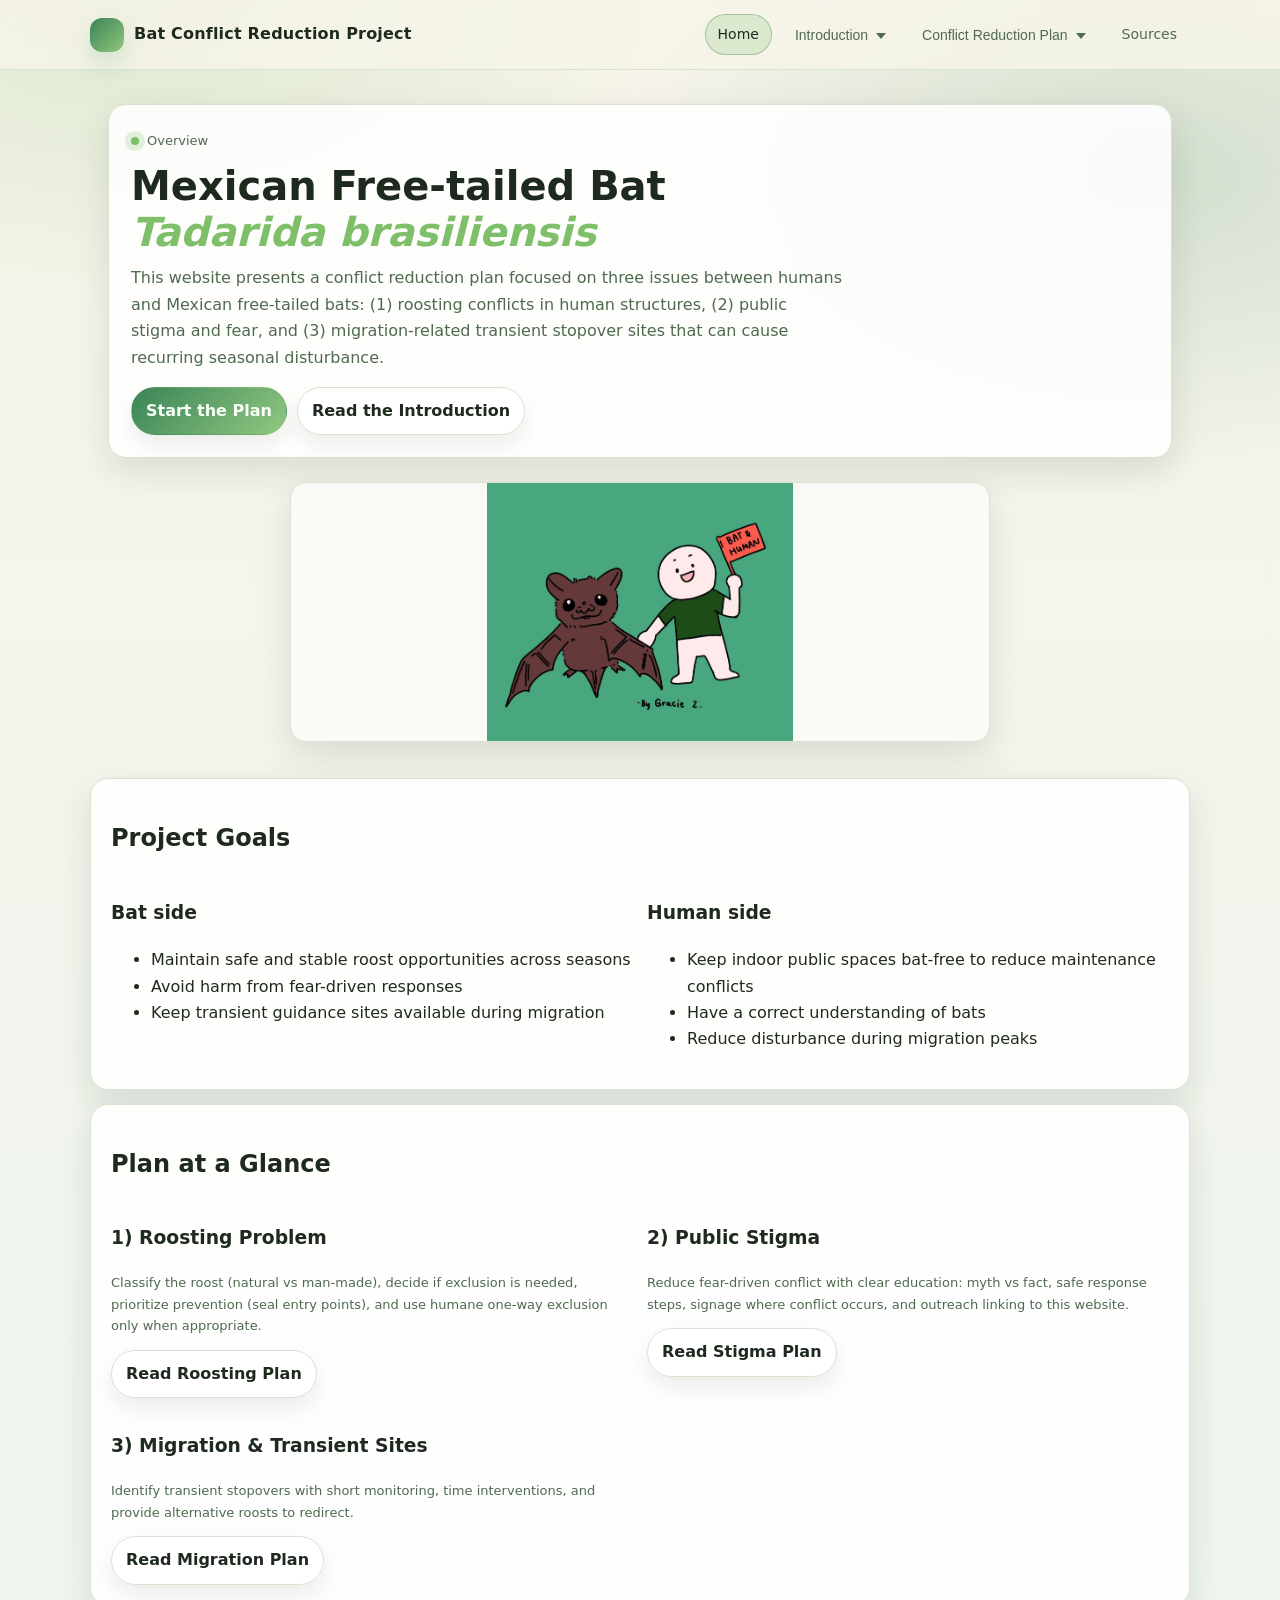
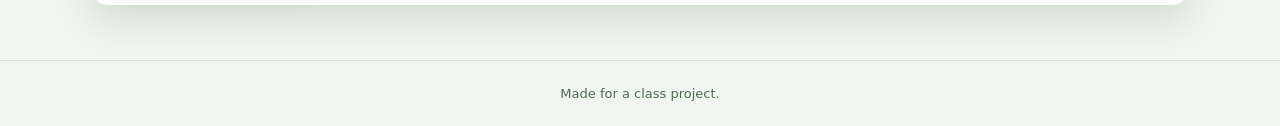
==== index.html @ 7762c001 "Add files via upload" ====
<!doctype html>
<html lang="en">
<head>
  <meta charset="utf-8" />
  <meta name="viewport" content="width=device-width, initial-scale=1" />
  <title>Mexican Free-tailed Bat — Conflict Reduction Plan</title>
  <link rel="stylesheet" href="style.css" />
</head>
<body>
  <!-- Top navigation with two dropdown tabs -->
  <header class="topbar">
    <div class="container topbar-inner">
      <div class="brand">
        <div class="badge" aria-hidden="true"></div>
        <div>Bat Conflict Reduction Project</div>
      </div>

      <nav class="nav">
        <a href="index.html">Home</a>

        <div class="dropdown">
          <button class="dropbtn" type="button">
            Introduction <span class="caret" aria-hidden="true"></span>
          </button>
          <div class="dropdown-menu">
            <a href="intro-overview.html">Introduction Overview</a>
            <a href="intro-biology.html">Species Biology</a>
            <a href="intro-roosts.html">Roosts & Habitat</a>
            <a href="intro-migration.html">Migration</a>
          </div>
        </div>

        <div class="dropdown">
          <button class="dropbtn" type="button">
            Conflict Reduction Plan <span class="caret" aria-hidden="true"></span>
          </button>
          <div class="dropdown-menu">
            <a href="plan-overview.html">Plan Overview</a>
            <a href="plan-roosting.html">Roosting Problem</a>
            <a href="plan-stigma.html">Public Stigma</a>
            <a href="plan-transient.html">Migration & Transient Sites</a>
            <a href="plan-tools.html">Tools & Methods</a>
          </div>
        </div>

        <a href="sources.html">Sources</a>
      </nav>
    </div>
  </header>

  <section class="hero">
    <div class="container">
      <div class="hero-card">
        <div class="kicker"><span class="dot"></span> Overview</div>
        <h1>Mexican Free-tailed Bat<br><span style="color:var(--accent2)"><em>Tadarida brasiliensis</em></span></h1>
        <p class="subtitle">
          This website presents a conflict reduction plan focused on three issues between humans and Mexican free-tailed bats:
          (1) roosting conflicts in human structures, (2) public stigma and fear, and (3) migration-related
          transient stopover sites that can cause recurring seasonal disturbance.
        </p>

        <div class="cta-row">
          <a class="btn primary" href="plan-overview.html">Start the Plan</a>
          <a class="btn" href="intro-overview.html">Read the Introduction</a>
        </div>
      </div>
    </div>
  </section>
<img class="hero-img" src="images/BatHuman.jpg" alt="Mexican free-tailed bat">
  <main class="container main">
    <section class="card">
      <h2>Project Goals</h2>
      <div class="grid-2">
        <div>
          <h3>Bat side</h3>
          <ul>
            <li>Maintain safe and stable roost opportunities across seasons</li>
            <li>Avoid harm from fear-driven responses</li>
            <li>Keep transient guidance sites available during migration</li>
          </ul>
        </div>
        <div>
          <h3>Human side</h3>
          <ul>
            <li>Keep indoor public spaces bat-free to reduce maintenance conflicts</li>
            <li>Have a correct understanding of bats</li>
            <li>Reduce disturbance during migration peaks</li>
          </ul>
        </div>
      </div>

    
    </section>

    <section class="card">
      <h2>Plan at a Glance</h2>
      <div class="grid-2">
        <div>
          <h3>1) Roosting Problem</h3>
          <p class="small">
            Classify the roost (natural vs man-made), decide if exclusion is needed, prioritize prevention (seal entry points),
            and use humane one-way exclusion only when appropriate.
          </p>
          <a class="btn" href="plan-roosting.html">Read Roosting Plan</a>
        </div>
        <div>
          <h3>2) Public Stigma</h3>
          <p class="small">
            Reduce fear-driven conflict with clear education: myth vs fact, safe response steps, signage where conflict occurs,
            and outreach linking to this website.
          </p>
          <a class="btn" href="plan-stigma.html">Read Stigma Plan</a>
        </div>
        <div>
          <h3>3) Migration & Transient Sites</h3>
          <p class="small">
            Identify transient stopovers with short monitoring, time interventions, and provide alternative roosts
             to redirect.
          </p>
          <a class="btn" href="plan-transient.html">Read Migration Plan</a>
        </div>
        <div>
        </div>
      </div>
    </section>
  </main>

  <footer class="footer">
    <div class="container">
      <div class="small">Made for a class project.</div>
    </div>
  </footer>

  <script src="script.js"></script>
</body>
</html>
---- style.css ----
/* =========================================================
   style.css — Bright "Nature" Theme + Dropdown Nav + Flowcharts
   Includes:
   - Roosting flowchart (1600×820) positions (percent-based)
   - Public stigma flowchart positions (1600×820) positions (percent-based)
   - Migration/transient flowchart (1900×820) scrollable + PIXEL-perfect positions
   ========================================================= */

/* ---------- Nature theme variables ---------- */
:root{
  --bg: #f7f4ea;          /* warm cream */
  --bg2:#eef6ef;          /* pale green tint */
  --panel:#ffffff;        /* white cards */
  --text:#1f2a1f;         /* deep forest text */
  --muted:#4f6a4f;        /* muted green */
  --border:#d7e3d0;       /* soft sage border */
  --shadow: 0 14px 36px rgba(26, 40, 26, .12);
  --radius: 18px;

  --accent:#2f7d4f;       /* primary green */
  --accent2:#7fbf6a;      /* lighter green */
  --link:#1d6a3a;

  /* Flowchart colors */
  --flow-fill:#c7d88a;
  --flow-stroke:#4f8cff;
  --flow-line:#b9b9b9;
}

*{ box-sizing:border-box; }
html{ scroll-behavior:smooth; }

body{
  margin:0;
  font-family: ui-sans-serif, system-ui, -apple-system, Segoe UI, Roboto, Arial, sans-serif;
  color: var(--text);
  line-height: 1.65;

  background:
    radial-gradient(900px 520px at 10% 0%, rgba(127,191,106,.22), transparent 60%),
    radial-gradient(900px 520px at 90% 10%, rgba(47,125,79,.18), transparent 60%),
    linear-gradient(180deg, var(--bg), var(--bg2));
}

a{ color: var(--link); text-decoration:none; }
a:hover{ text-decoration: underline; }

.container{ max-width: 1100px; margin: 0 auto; padding: 0 18px; }

/* ---------- Top Bar + Dropdown Nav ---------- */
.topbar{
  position: sticky;
  top: 0;
  z-index: 50;

  background: rgba(247,244,234,.82);
  backdrop-filter: blur(10px);
  border-bottom: 1px solid var(--border);
}

.topbar-inner{
  display:flex;
  align-items:center;
  justify-content:space-between;
  gap:14px;
  padding: 14px 0;
}

.brand{
  display:flex;
  gap:10px;
  align-items:center;
  font-weight: 820;
  letter-spacing:.2px;
}

.badge{
  width:34px; height:34px;
  border-radius: 12px;
  background: linear-gradient(135deg, rgba(47,125,79,.95), rgba(127,191,106,.85));
  box-shadow: 0 10px 24px rgba(47,125,79,.18);
}

.nav{
  display:flex;
  align-items:center;
  gap:10px;
  flex-wrap: wrap;
}

.nav > a, .dropbtn{
  display:inline-flex;
  align-items:center;
  gap:8px;
  padding: 8px 12px;
  border-radius: 999px;
  border: 1px solid transparent;
  color: var(--muted);
  background: transparent;
  cursor: pointer;
  font-size: 14px;
  transition: .18s ease;
}

.nav > a:hover, .dropbtn:hover{
  color: var(--text);
  border-color: var(--border);
  background: rgba(255,255,255,.65);
}

.nav > a.active, .dropbtn.active{
  color: var(--text);
  border-color: rgba(47,125,79,.35);
  background: rgba(127,191,106,.22);
}

.dropdown{ position: relative; }

.dropdown-menu{
  position: absolute;
  top: 44px;
  right: 0;
  min-width: 260px;
  background: rgba(255,255,255,.96);
  border: 1px solid var(--border);
  border-radius: 16px;
  box-shadow: var(--shadow);
  padding: 8px;
  display: none;
}

.dropdown-menu a{
  display:block;
  padding: 10px 10px;
  border-radius: 12px;
  color: var(--muted);
  transition: .15s ease;
}

.dropdown-menu a:hover{
  background: rgba(127,191,106,.18);
  color: var(--text);
}

.dropdown.open .dropdown-menu{ display:block; }

.caret{
  width: 0; height: 0;
  border-left: 5px solid transparent;
  border-right: 5px solid transparent;
  border-top: 6px solid var(--muted);
  transform: translateY(1px);
}

/* ---------- Page Sections ---------- */
.hero{ padding: 34px 0 10px; }

.hero-card{
  background: rgba(255,255,255,.88);
  border: 1px solid var(--border);
  border-radius: var(--radius);
  padding: 22px;
  box-shadow: var(--shadow);
}

.kicker{
  display:inline-flex;
  gap:8px;
  align-items:center;
  font-size: 13px;
  color: var(--muted);
}

.kicker span.dot{
  width:8px; height:8px; border-radius: 50%;
  background: var(--accent2);
  box-shadow: 0 0 0 6px rgba(127,191,106,.22);
}

h1{ margin: 10px 0 10px; line-height:1.15; font-size: 40px; }
@media (max-width: 520px){ h1{ font-size: 32px; } }

.subtitle{ color: var(--muted); margin: 0; max-width: 70ch; }

.cta-row{ display:flex; gap:10px; flex-wrap:wrap; margin-top: 16px; }
.btn{
  display:inline-flex;
  align-items:center;
  justify-content:center;
  gap:10px;
  padding: 10px 14px;
  border-radius: 999px;
  border: 1px solid var(--border);
  background: rgba(255,255,255,.9);
  color: var(--text);
  font-weight: 720;
  transition: .18s ease;
  box-shadow: 0 10px 22px rgba(26,40,26,.08);
}
.btn:hover{ transform: translateY(-1px); border-color: rgba(47,125,79,.35); }

.btn.primary{
  background: linear-gradient(135deg, rgba(47,125,79,.95), rgba(127,191,106,.85));
  border-color: transparent;
  color: #f7fff7;
}

.main{ padding: 12px 0 40px; }

.card{
  background: rgba(255,255,255,.90);
  border: 1px solid var(--border);
  border-radius: var(--radius);
  padding: 20px;
  box-shadow: var(--shadow);
  margin: 14px 0;
}

.grid-2{
  display:grid;
  grid-template-columns: 1fr 1fr;
  gap: 14px;
}
@media (max-width: 860px){ .grid-2{ grid-template-columns: 1fr; } }

.callout{
  border: 1px solid rgba(47,125,79,.25);
  background: rgba(127,191,106,.18);
  padding: 14px;
  border-radius: 16px;
  color: var(--muted);
}

.footer{
  border-top: 1px solid var(--border);
  padding: 22px 0;
  color: var(--muted);
  text-align:center;
}

.small{ font-size: 13px; color: var(--muted); }

/* =========================================================
   Base flowchart styles (shared)
   ========================================================= */

.flowchart-exact{
  --W: 1600;
  --H: 820;

  position: relative;
  width: 100%;
  max-width: 1600px;
  margin: 16px auto 60px;

  aspect-ratio: calc(var(--W) / var(--H));
  background: #efefef;
  border-radius: 14px;
  overflow: visible;
}

.flow-svg{
  position: absolute;
  inset: 0;
  width: 100%;
  height: 100%;
  z-index: 1;
  pointer-events: none;
}

.flow-node{
  position: absolute;
  z-index: 2;

  width: 16%;
  min-width: 210px;
  max-width: 520px;
}

.flow-node summary{
  list-style: none;
  cursor: pointer;

  background: var(--flow-fill);
  color: #2c2c2c;

  border: 2px solid var(--flow-stroke);
  border-radius: 12px;

  padding: 12px 12px;
  font-size: clamp(11px, 1.0vw, 17px);
  line-height: 1.2;
  text-align: center;

  word-break: break-word;
  overflow-wrap: anywhere;

  box-shadow: 0 1px 0 rgba(0,0,0,.05);
}

.flow-node summary::-webkit-details-marker{ display:none; }

.flow-node .reason{
  margin-top: 8px;
  background: rgba(255,255,255,.98);
  color: #2d2d2d;
  border: 1px solid #cfcfcf;
  border-radius: 10px;
  padding: 10px 12px;
  font-size: 14px;
  line-height: 1.45;
  box-shadow: 0 10px 26px rgba(0,0,0,.12);

  max-height: 180px;
  overflow: auto;
}

.flow-node[open]{ z-index: 6; }

/* =========================================================
   Roosting flowchart positions (1600×820)
   Uses classes: node-start, node-natural, node-manmade, ...
   ========================================================= */

.node-start   { left: 1%;   top: 30%; width: 19%; }
.node-natural { left: 23%;  top: 22%; width: 17%; }
.node-manmade { left: 23%;  top: 52%; width: 17%; }
.node-conserve{ left: 48%;  top: 10%; width: 19%; }
.node-question{ left: 48%;  top: 62%; width: 19%; }
.node-tourism { left: 72%;  top: 7%;  width: 23%; }
.node-yes     { left: 63%;  top: 41%; width: 23%; }
.node-no      { left: 62%;  top: 76%; width: 26%; }

.profit-label{
  position: absolute;
  z-index: 2;
  right: 0.5%;
  top: 52%;
  transform: translateY(-50%);
  width: 14%;
  min-width: 160px;

  color: #2f2f2f;
  font-size: clamp(12px, 1.1vw, 20px);
  line-height: 1.15;
  text-align: right;
  pointer-events: none;
}

/* =========================================================
   Public stigma flowchart positions (1600×820)
   ========================================================= */

.stigma-chart .stigma-top    { left: 41%; top: 6%;  width: 18%; }
.stigma-chart .stigma-left   { left: 3%;  top: 26%; width: 20%; }
.stigma-chart .stigma-right  { left: 77%; top: 26%; width: 20%; }
.stigma-chart .stigma-bottom { left: 41%; top: 62%; width: 18%; }

.stigma-profit-label{
  position: absolute;
  z-index: 2;
  left: 36%;
  top: 52%;
  width: 28%;
  text-align: center;
  color: #2f2f2f;
  font-size: clamp(12px, 1.2vw, 20px);
  line-height: 1.15;
  pointer-events: none;
}

/* =========================================================
   Migration / transient sites flowchart (1900×820)
   Scrollable + fixed pixel positions + fixed box heights
   ========================================================= */

.flow-scroll{
  overflow-x: auto;
  overflow-y: visible;
  padding-bottom: 10px;
}

.flowchart-exact.transient-chart{
  width: 1900px;
  max-width: none;
  aspect-ratio: 1900 / 820;
  position: relative;
}

/* override generic widths for this dense chart */
.transient-chart .flow-node{
  min-width: 0;
  max-width: none;
}

/* important: fixed-height centered text */
.transient-chart .flow-node summary{
  height: 100%;
  display: flex;
  align-items: center;
  justify-content: center;
  padding: 8px 10px;
  font-size: 11px;
  line-height: 1.15;
  text-align: center;
}

/* --- Fixed box positions + heights --- */

.transient-chart .transient-start{
  left: 20px;
  top: 340px;
  width: 195px;
  height: 80px;
}

.transient-chart .transient-natural{
  left: 315px;
  top: 275px;
  width: 190px;
  height: 60px;
}

.transient-chart .transient-manmade{
  left: 315px;
  top: 500px;
  width: 190px;
  height: 60px;
}

.transient-chart .transient-conserve{
  left: 640px;
  top: 110px;
  width: 210px;
  height: 60px;
}

.transient-chart .transient-question{
  left: 645px;
  top: 573px;
  width: 230px;
  height: 84px;
}

.transient-chart .transient-yes{
  left: 760px;
  top: 320px;
  width: 220px;
  height: 120px;
}

.transient-chart .transient-no{
  left: 930px;
  top: 660px;
  width: 300px;
  height: 140px;
}

.transient-chart .transient-tourism{
  left: 745px;
  top: 5px;
  width: 250px;
  height: 105px;
}

.transient-chart .transient-still{
  left: 1245px;
  top: 140px;
  width: 210px;
  height: 60px;
}

.transient-chart .transient-still-action{
  left: 1490px;
  top: 120px;
  width: 250px;
  height: 110px;
}

.transient-chart .transient-left{
  left: 1245px;
  top: 470px;
  width: 210px;
  height: 60px;
}

.transient-chart .transient-left-action{
  left: 1490px;
  top: 450px;
  width: 250px;
  height: 110px;
}

.transient-chart .transient-next{
  left: 1740px;
  top: 290px;
  width: 160px;
  height: 140px;
}

.transient-profit-label{
  position: absolute;
  z-index: 2;
  left: 1110px;
  top: 36px;
  width: 300px;
  text-align: center;
  color: #2f2f2f;
  font-size: 12px;
  line-height: 1.15;
  pointer-events: none;
}

/* prettier scrollbar */
.flow-scroll::-webkit-scrollbar{
  height: 10px;
}
.flow-scroll::-webkit-scrollbar-thumb{
  background: rgba(47,125,79,.35);
  border-radius: 999px;
}
.flow-scroll::-webkit-scrollbar-track{
  background: rgba(0,0,0,.06);
  border-radius: 999px;
}

/* =========================================================
   Mobile fallback: stack nodes instead of absolute flowcharts
   ========================================================= */
@media (max-width: 900px){
  .flowchart-exact{
    aspect-ratio: auto;
    background: transparent;
  }

  .flow-svg,
  .profit-label,
  .stigma-profit-label,
  .transient-profit-label{
    display: none;
  }

  .flow-node{
    position: static !important;
    width: 100% !important;
    min-width: 0 !important;
    max-width: none !important;
    margin-bottom: 12px;
  }

  .flow-node summary{
    font-size: 18px !important;
    padding: 12px 12px !important;
  }

  .flow-scroll{
    overflow: visible;
    padding-bottom: 0;
  }

  .flowchart-exact.transient-chart{
    width: 100%;
    max-width: 100%;
  }
}
/* Hero image styling */
.hero-img{
  width: 100%;
  border-radius: 16px;
  border: 1px solid var(--border);
  box-shadow: var(--shadow);
  margin: 14px 0 10px;
  background: rgba(255,255,255,.6);
}

/* Option A: show the whole image (no crop) */
.hero-img.contain{
  max-height: 100px;      /* change to 500px if you want it bigger */
  object-fit: contain;
}

/* Option B: fill banner (will crop) */
.hero-img.cover{
  height: 320px;
  object-fit: cover;
}
/* FORCE the home hero image to not be huge */
.hero-img{
  display: block;
  width: 100% !important;
  max-width: 700px !important;   /* controls how wide it can be */
  height: auto !important;
  max-height: 260px !important;  /* controls how tall it can be */
  object-fit: contain !important;
  margin: 14px auto 10px !important; /* centers it */
  border-radius: 16px;
  border: 1px solid var(--border);
  box-shadow: var(--shadow);
}
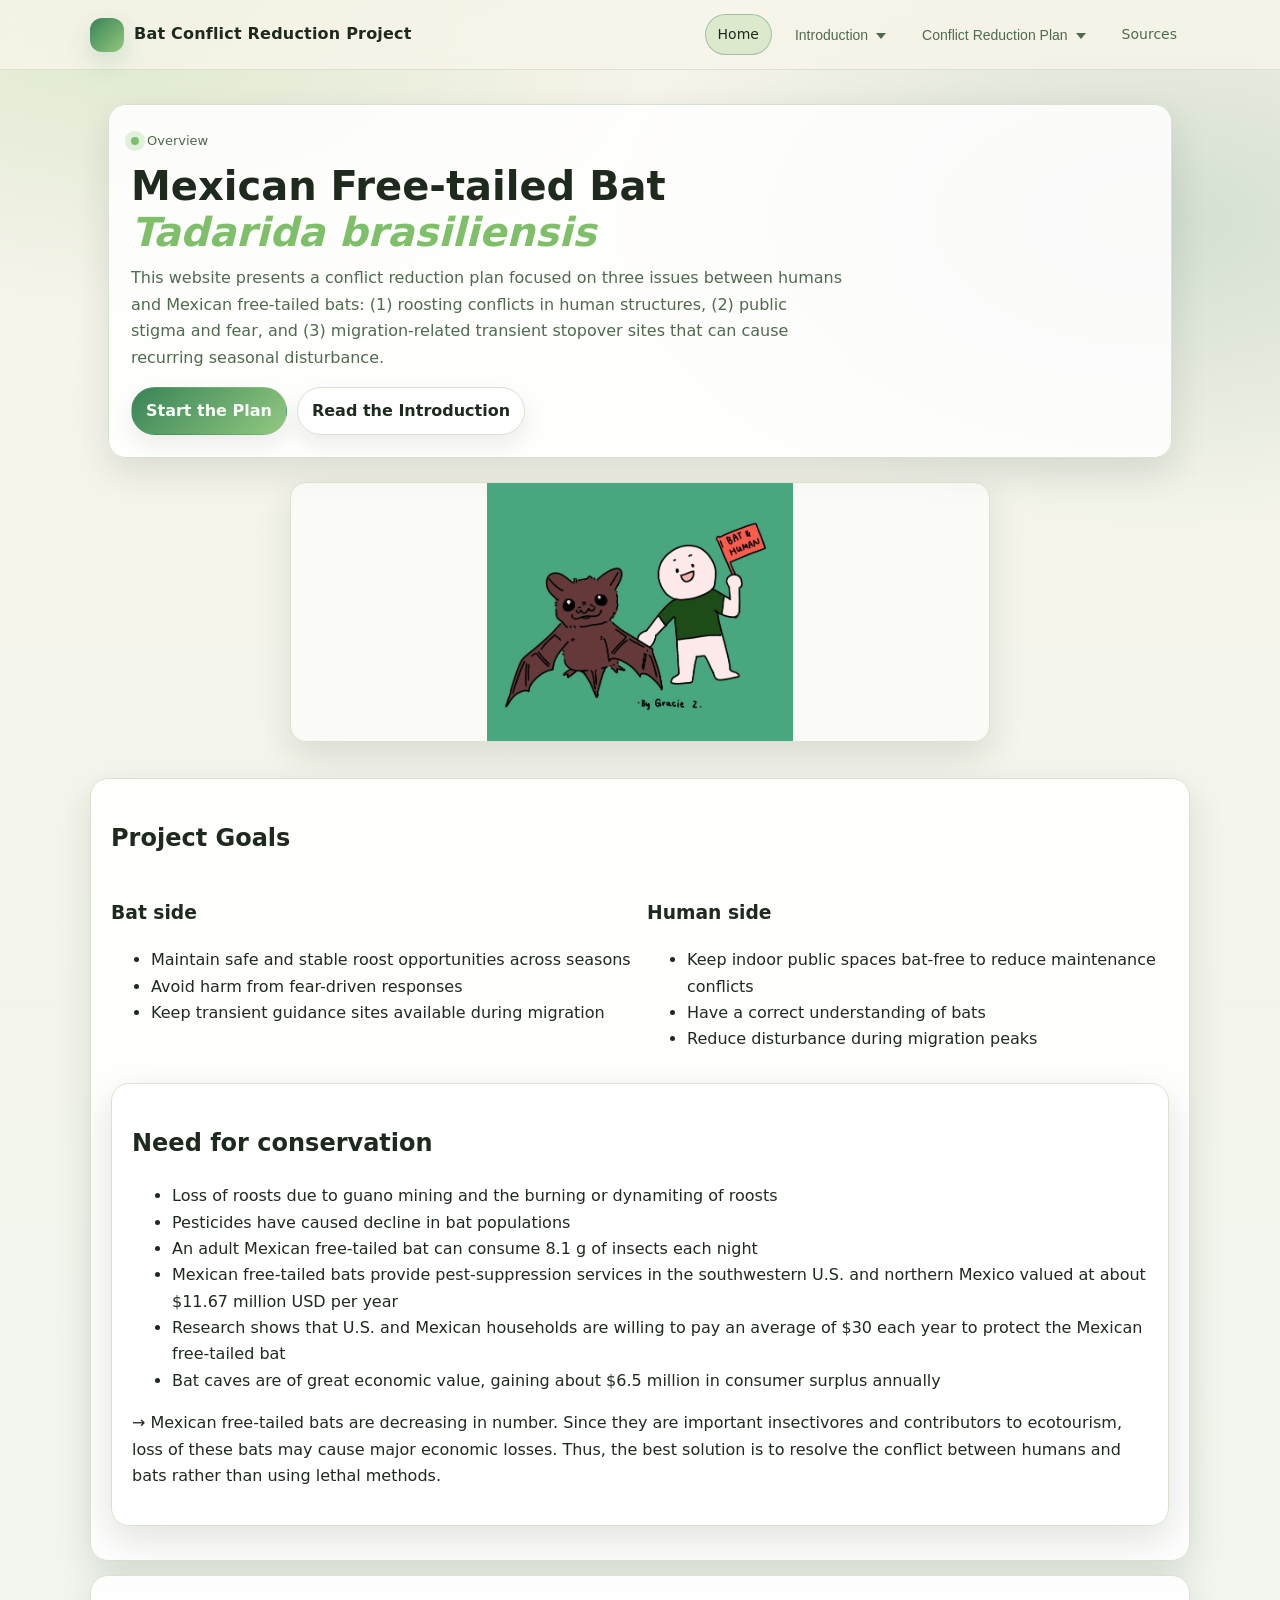
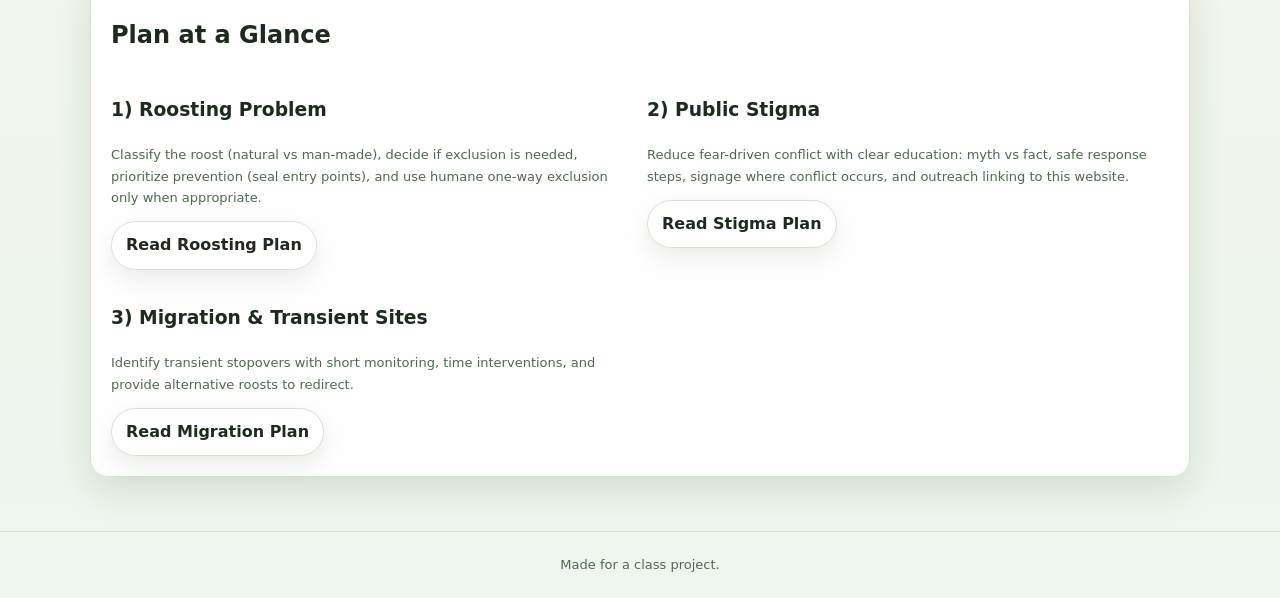
==== commit bd081ef6: "Update index.html" ====
--- a/index.html
+++ b/index.html
@@ -88,7 +88,22 @@
           </ul>
         </div>
       </div>
-
+<section class="card">
+  <h2>Need for conservation</h2>
+  <ul>
+    <li>Loss of roosts due to guano mining and the burning or dynamiting of roosts</li>
+    <li>Pesticides have caused decline in bat populations</li>
+    <li>An adult Mexican free-tailed bat can consume 8.1 g of insects each night</li>
+    <li>Mexican free-tailed bats provide pest-suppression services in the southwestern U.S. and northern Mexico valued at about $11.67 million USD per year</li>
+    <li>Research shows that U.S. and Mexican households are willing to pay an average of $30 each year to protect the Mexican free-tailed bat</li>
+    <li>Bat caves are of great economic value, gaining about $6.5 million in consumer surplus annually</li>
+  </ul>
+  <p>
+    → Mexican free-tailed bats are decreasing in number. Since they are important insectivores and contributors to ecotourism,
+    loss of these bats may cause major economic losses. Thus, the best solution is to resolve the conflict between humans and bats
+    rather than using lethal methods.
+  </p>
+</section>
     
     </section>
 
@@ -133,4 +148,4 @@
 
   <script src="script.js"></script>
 </body>
-</html>+</html>
